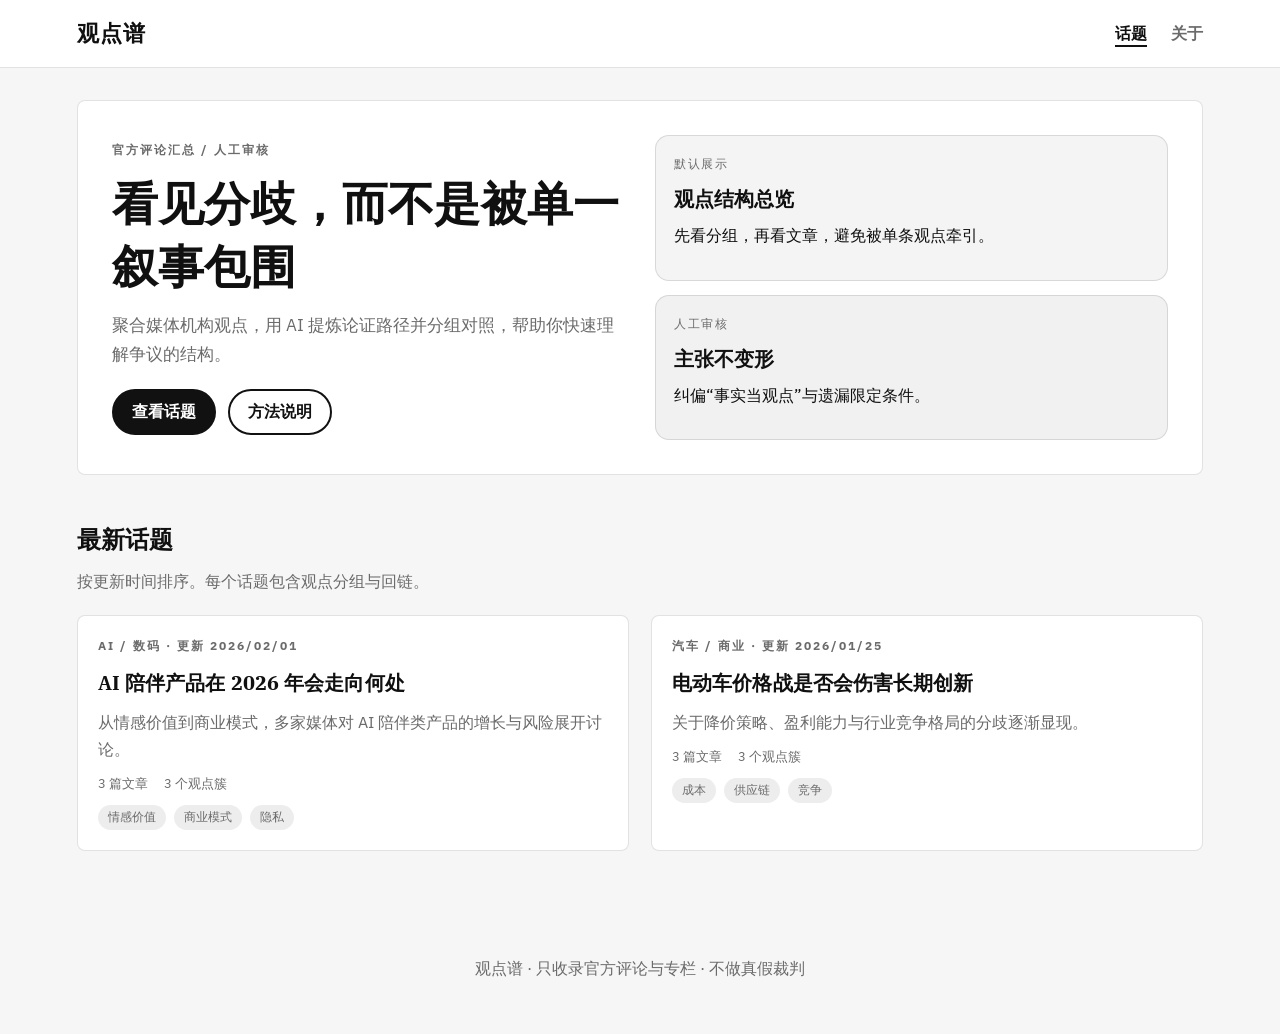
==== index.html @ 2adfddc9 "Add files via upload" ====
﻿<!doctype html>
<html lang="zh-CN">
<head>
  <meta charset="utf-8" />
  <meta name="viewport" content="width=device-width, initial-scale=1" />
  <title>观点谱 - 话题首页</title>
  <link rel="stylesheet" href="styles.css" />
</head>
<body>
  <header class="site-header">
    <a class="brand" href="index.html">观点谱</a>
    <nav class="nav">
      <a href="index.html" class="active">话题</a>
      <a href="about.html">关于</a>
    </nav>
  </header>

  <main class="page">
    <section class="hero">
      <div class="hero-text">
        <p class="eyebrow">官方评论汇总 / 人工审核</p>
        <h1>看见分歧，而不是被单一叙事包围</h1>
        <p class="sub">聚合媒体机构观点，用 AI 提炼论证路径并分组对照，帮助你快速理解争议的结构。</p>
        <div class="hero-actions">
          <a class="btn" href="#topics">查看话题</a>
          <a class="btn ghost" href="about.html">方法说明</a>
        </div>
      </div>
      <div class="hero-panel">
        <div class="panel-card">
          <p class="panel-title">默认展示</p>
          <p class="panel-big">观点结构总览</p>
          <p class="panel-desc">先看分组，再看文章，避免被单条观点牵引。</p>
        </div>
        <div class="panel-card alt">
          <p class="panel-title">人工审核</p>
          <p class="panel-big">主张不变形</p>
          <p class="panel-desc">纠偏“事实当观点”与遗漏限定条件。</p>
        </div>
      </div>
    </section>

    <section id="topics" class="section">
      <div class="section-head">
        <h2>最新话题</h2>
        <p class="muted">按更新时间排序。每个话题包含观点分组与回链。</p>
      </div>
      <div id="topic-list" class="topic-grid"></div>
    </section>
  </main>

  <footer class="site-footer">
    <p>观点谱 · 只收录官方评论与专栏 · 不做真假裁判</p>
  </footer>

  <script src="app.js"></script>
</body>
</html>
---- styles.css ----
﻿@import url("https://fonts.googleapis.com/css2?family=IBM+Plex+Sans:wght@400;500;600;700&family=IBM+Plex+Serif:wght@500;600&display=swap");

:root {
  --bg: #f6f6f6;
  --bg-deep: #ededed;
  --ink: #101010;
  --muted: #6b6b6b;
  --accent: #ff6b35;
  --accent-2: #111111;
  --card: #ffffff;
  --line: rgba(16, 16, 16, 0.12);
  --shadow: none;
  --radius: 8px;
}

* {
  box-sizing: border-box;
}

body {
  margin: 0;
  font-family: "IBM Plex Sans", "Noto Serif SC", sans-serif;
  color: var(--ink);
  background: var(--bg);
  min-height: 100vh;
}

h1, h2, h3 {
  font-family: "IBM Plex Serif", "IBM Plex Sans", serif;
  margin: 0 0 12px;
  letter-spacing: 0.1px;
}

p {
  margin: 0 0 12px;
  line-height: 1.7;
}

a {
  color: inherit;
  text-decoration: none;
}

.site-header {
  position: sticky;
  top: 0;
  z-index: 10;
  display: flex;
  align-items: center;
  justify-content: space-between;
  padding: 18px 6vw;
  background: #ffffff;
  border-bottom: 1px solid var(--line);
}

.brand {
  font-size: 22px;
  font-weight: 700;
  letter-spacing: 1px;
}

.nav a {
  margin-left: 20px;
  font-weight: 600;
  color: var(--muted);
}

.nav a.active {
  color: var(--ink);
  border-bottom: 2px solid var(--accent-2);
  padding-bottom: 2px;
}

.page {
  padding: 32px 6vw 80px;
}

.hero {
  display: grid;
  grid-template-columns: repeat(auto-fit, minmax(280px, 1fr));
  gap: 30px;
  align-items: center;
  padding: 34px;
  background: var(--card);
  border-radius: var(--radius);
  border: 1px solid var(--line);
  animation: rise 0.8s ease-out;
}

.hero-text h1 {
  font-size: clamp(28px, 4vw, 46px);
}

.eyebrow {
  text-transform: uppercase;
  letter-spacing: 2px;
  font-size: 12px;
  color: var(--muted);
  font-weight: 700;
}

.sub {
  color: var(--muted);
  font-size: 17px;
}

.hero-actions {
  margin-top: 20px;
  display: flex;
  gap: 12px;
  flex-wrap: wrap;
}

.btn {
  display: inline-flex;
  align-items: center;
  justify-content: center;
  padding: 10px 18px;
  border-radius: 999px;
  background: var(--accent-2);
  color: #ffffff;
  font-weight: 600;
  border: 2px solid var(--accent-2);
  transition: transform 0.2s ease, box-shadow 0.2s ease;
}

.btn:hover {
  transform: translateY(-2px);
  box-shadow: 0 10px 24px rgba(0, 0, 0, 0.12);
}

.btn.ghost {
  background: transparent;
  color: var(--accent-2);
}

.hero-panel {
  display: grid;
  gap: 14px;
}

.panel-card {
  padding: 18px;
  border-radius: 14px;
  background: #f4f4f4;
  border: 1px solid var(--line);
}

.panel-card.alt {
  background: #f1f1f1;
  border: 1px solid var(--line);
}

.panel-title {
  font-size: 12px;
  letter-spacing: 1.5px;
  text-transform: uppercase;
  color: var(--muted);
  margin-bottom: 8px;
}

.panel-big {
  font-size: 20px;
  font-weight: 700;
  margin-bottom: 6px;
}

.section {
  margin-top: 48px;
}

.section-head {
  margin-bottom: 20px;
}

.muted {
  color: var(--muted);
}

.topic-grid {
  display: grid;
  grid-template-columns: repeat(auto-fit, minmax(240px, 1fr));
  gap: 22px;
}

.topic-card {
  padding: 20px;
  background: var(--card);
  border-radius: var(--radius);
  border: 1px solid var(--line);
  box-shadow: none;
  transition: transform 0.2s ease, box-shadow 0.2s ease;
}

.topic-card:hover {
  transform: translateY(-4px);
  box-shadow: 0 10px 28px rgba(0, 0, 0, 0.1);
}

.topic-card h3 {
  font-size: 20px;
}

.tags {
  display: flex;
  gap: 8px;
  flex-wrap: wrap;
  margin-top: 12px;
}

.tag {
  padding: 4px 10px;
  background: #ededed;
  border-radius: 999px;
  font-size: 12px;
  color: var(--muted);
}

.topic-hero {
  display: flex;
  flex-wrap: wrap;
  gap: 20px;
  justify-content: space-between;
  padding: 26px;
  background: var(--card);
  border-radius: var(--radius);
  border: 1px solid var(--line);
  animation: rise 0.8s ease-out;
}

.topic-metrics {
  display: flex;
  gap: 12px;
}

.metric {
  padding: 12px 16px;
  border-radius: 12px;
  background: #f4f4f4;
  text-align: center;
  min-width: 90px;
}

.metric-value {
  display: block;
  font-size: 20px;
  font-weight: 700;
}

.cluster-grid {
  display: grid;
  grid-template-columns: repeat(auto-fit, minmax(220px, 1fr));
  gap: 18px;
}

.cluster-card {
  padding: 18px;
  background: var(--card);
  border: 1px solid var(--line);
  border-radius: 14px;
}

.cluster-items {
  margin-top: 20px;
}

.item-card {
  padding: 18px;
  margin-bottom: 18px;
  background: var(--card);
  border-radius: 14px;
  border: 1px solid var(--line);
  box-shadow: none;
}

.item-meta {
  display: flex;
  flex-wrap: wrap;
  gap: 8px 16px;
  color: var(--muted);
  font-size: 13px;
}

.item-title {
  font-size: 18px;
  font-weight: 700;
  margin: 8px 0 6px;
}

.item-summary {
  background: #f4f4f4;
  border-radius: 12px;
  padding: 12px;
  margin-top: 10px;
}

.item-summary p {
  margin: 0 0 6px;
}

.item-summary strong {
  color: var(--accent-2);
}

.item-footer {
  margin-top: 10px;
  display: flex;
  flex-wrap: wrap;
  gap: 10px;
  align-items: center;
}

.badge {
  padding: 3px 8px;
  border-radius: 999px;
  font-size: 12px;
  background: #ededed;
  color: var(--ink);
}

.notice {
  padding: 16px;
  border-radius: 14px;
  background: #f4f4f4;
  border: 1px solid var(--line);
}

.about-hero {
  padding: 26px;
  background: var(--card);
  border-radius: var(--radius);
  border: 1px solid var(--line);
  animation: rise 0.8s ease-out;
}

.about-grid {
  display: grid;
  grid-template-columns: repeat(auto-fit, minmax(220px, 1fr));
  gap: 18px;
}

.about-card {
  padding: 18px;
  background: var(--card);
  border-radius: 14px;
  border: 1px solid var(--line);
}

.site-footer {
  padding: 24px 6vw 40px;
  color: var(--muted);
  text-align: center;
}

@keyframes rise {
  from {
    opacity: 0;
    transform: translateY(12px);
  }
  to {
    opacity: 1;
    transform: translateY(0);
  }
}

@media (max-width: 720px) {
  .site-header {
    flex-direction: column;
    gap: 10px;
  }

  .topic-metrics {
    width: 100%;
    justify-content: flex-start;
  }
}

@media (prefers-reduced-motion: reduce) {
  * {
    animation: none !important;
    transition: none !important;
  }
}
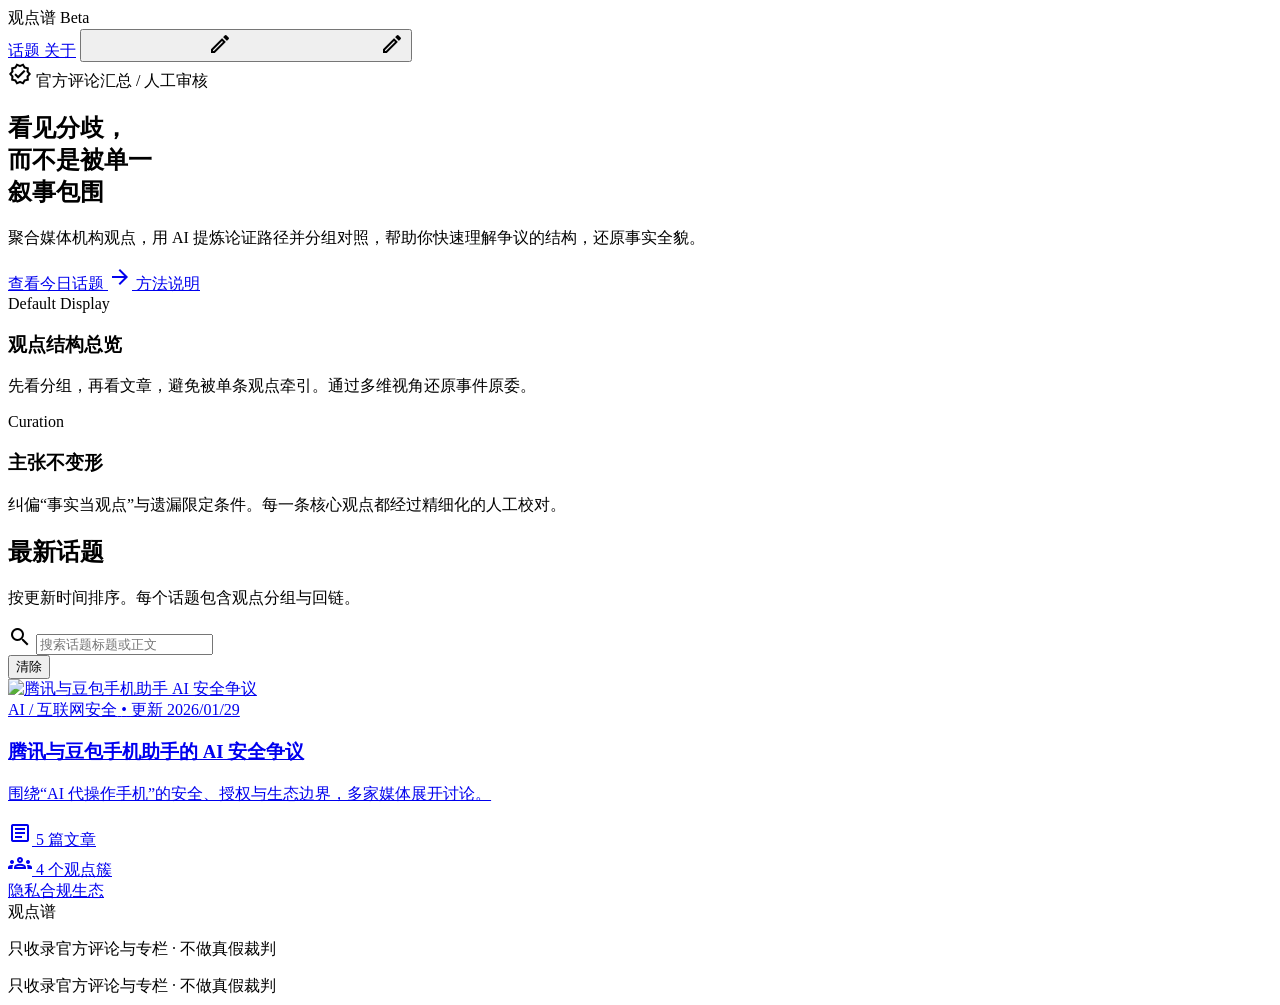
==== commit 1164b388: "Add files via upload" ====
--- a/index.html
+++ b/index.html
@@ -1,58 +1,169 @@
-﻿<!doctype html>
+﻿<!DOCTYPE html>
 <html lang="zh-CN">
 <head>
-  <meta charset="utf-8" />
-  <meta name="viewport" content="width=device-width, initial-scale=1" />
-  <title>观点谱 - 话题首页</title>
-  <link rel="stylesheet" href="styles.css" />
+  <meta charset="utf-8"/>
+  <meta content="width=device-width, initial-scale=1.0" name="viewport"/>
+  <title>观点谱 | 洞察多元叙事</title>
+  <link href="https://fonts.googleapis.com" rel="preconnect"/>
+  <link crossorigin="" href="https://fonts.gstatic.com" rel="preconnect"/>
+  <link href="https://fonts.googleapis.com/css2?family=Noto+Serif+SC:wght@600;700&amp;family=Inter:wght@300;400;500;600&amp;family=Noto+Sans+SC:wght@300;400;500;700&amp;display=swap" rel="stylesheet"/>
+  <link href="https://fonts.googleapis.com/icon?family=Material+Icons+Outlined" rel="stylesheet"/>
+  <script src="https://cdn.tailwindcss.com?plugins=forms,typography"></script>
+  <script>
+    tailwind.config = {
+      darkMode: "class",
+      theme: {
+        extend: {
+          colors: {
+            primary: "#1a1a1a",
+            "background-light": "#fcfcfc",
+            "background-dark": "#0a0a0a",
+            accent: "#6366f1",
+          },
+          fontFamily: {
+            serif: ["'Noto Serif SC'", "serif"],
+            display: ["'Noto Sans SC'", "sans-serif"],
+            sans: ["Inter", "'Noto Sans SC'", "sans-serif"],
+          },
+          borderRadius: {
+            DEFAULT: "0.75rem",
+            xl: "1.25rem",
+            "2xl": "2rem",
+          },
+        },
+      },
+    };
+  </script>
+  <style>
+    .glass-effect {
+      backdrop-filter: blur(12px);
+      -webkit-backdrop-filter: blur(12px);
+      background: rgba(255, 255, 255, 0.7);
+    }
+    .dark .glass-effect {
+      background: rgba(20, 20, 20, 0.7);
+    }
+    .text-balance {
+      text-wrap: balance;
+    }
+    .hover-lift {
+      transition: transform 0.3s cubic-bezier(0.34, 1.56, 0.64, 1);
+    }
+    .hover-lift:hover {
+      transform: translateY(-4px);
+    }
+    .gradient-border {
+      position: relative;
+    }
+    .gradient-border::after {
+      content: '';
+      position: absolute;
+      inset: 0;
+      border-radius: inherit;
+      padding: 1px;
+      background: linear-gradient(135deg, rgba(255,255,255,0.4), rgba(255,255,255,0.05));
+      -webkit-mask: linear-gradient(#fff 0 0) content-box, linear-gradient(#fff 0 0);
+      mask: linear-gradient(#fff 0 0) content-box, linear-gradient(#fff 0 0);
+      -webkit-mask-composite: xor;
+      mask-composite: exclude;
+      pointer-events: none;
+    }
+  </style>
 </head>
-<body>
-  <header class="site-header">
-    <a class="brand" href="index.html">观点谱</a>
-    <nav class="nav">
-      <a href="index.html" class="active">话题</a>
-      <a href="about.html">关于</a>
-    </nav>
-  </header>
+<body class="bg-background-light dark:bg-background-dark text-slate-900 dark:text-slate-100 font-sans antialiased">
+  <nav class="sticky top-0 z-50 glass-effect border-b border-slate-200/50 dark:border-slate-800/50">
+    <div class="max-w-7xl mx-auto px-6 h-20 flex items-center justify-between">
+      <div class="flex items-center gap-2">
+        <span class="text-2xl font-serif font-bold tracking-tight">观点谱</span>
+        <span class="text-[10px] uppercase tracking-[0.2em] font-medium bg-primary text-white px-2 py-0.5 rounded ml-2">Beta</span>
+      </div>
+      <div class="flex items-center gap-10 font-medium text-sm">
+        <a class="relative text-primary dark:text-white transition-colors duration-300" href="#">
+          话题
+          <span class="absolute -bottom-1 left-0 w-full h-0.5 bg-primary dark:bg-white rounded-full"></span>
+        </a>
+        <a class="text-slate-500 hover:text-primary dark:text-slate-400 dark:hover:text-white transition-colors" href="about.html">关于</a>
+        <button id="theme-toggle" data-mode="icon" class="p-2 rounded-full hover:bg-slate-100 dark:hover:bg-slate-800 transition-colors" type="button" aria-label="切换暗夜模式">
+          <span class="material-icons-outlined text-[20px] block dark:hidden">dark_mode</span>
+          <span class="material-icons-outlined text-[20px] hidden dark:block">light_mode</span>
+        </button>
+      </div>
+    </div>
+  </nav>
 
-  <main class="page">
-    <section class="hero">
-      <div class="hero-text">
-        <p class="eyebrow">官方评论汇总 / 人工审核</p>
-        <h1>看见分歧，而不是被单一叙事包围</h1>
-        <p class="sub">聚合媒体机构观点，用 AI 提炼论证路径并分组对照，帮助你快速理解争议的结构。</p>
-        <div class="hero-actions">
-          <a class="btn" href="#topics">查看话题</a>
-          <a class="btn ghost" href="about.html">方法说明</a>
+  <main class="max-w-7xl mx-auto px-6 py-16">
+    <section class="mb-24 relative">
+      <div class="absolute -top-20 -right-20 w-96 h-96 bg-accent/5 rounded-full blur-[100px] pointer-events-none"></div>
+      <div class="absolute top-40 -left-20 w-72 h-72 bg-blue-500/5 rounded-full blur-[80px] pointer-events-none"></div>
+      <div class="grid lg:grid-cols-12 gap-12 items-center">
+        <div class="lg:col-span-7">
+          <div class="inline-flex items-center gap-2 px-3 py-1 rounded-full bg-slate-100 dark:bg-slate-800 text-slate-500 dark:text-slate-400 text-xs font-medium mb-8">
+            <span class="material-icons-outlined text-[14px]">verified</span>
+            官方评论汇总 / 人工审核
+          </div>
+          <h1 class="text-6xl md:text-7xl font-serif font-bold text-slate-900 dark:text-white leading-[1.15] mb-8 text-balance">
+            看见分歧，<br/>
+            <span class="text-slate-400 dark:text-slate-600">而不是被单一</span><br/>
+            叙事包围
+          </h1>
+          <p class="text-xl text-slate-600 dark:text-slate-400 leading-relaxed max-w-xl mb-10">
+            聚合媒体机构观点，用 AI 提炼论证路径并分组对照，帮助你快速理解争议的结构，还原事实全貌。
+          </p>
+          <div class="flex flex-wrap gap-4">
+            <a href="#topics" class="px-8 py-4 bg-primary text-white dark:bg-white dark:text-black rounded-full font-medium hover:opacity-90 transition-all flex items-center gap-2 group">
+              查看今日话题
+              <span class="material-icons-outlined group-hover:translate-x-1 transition-transform">arrow_forward</span>
+            </a>
+            <a href="about.html" class="px-8 py-4 border border-slate-200 dark:border-slate-800 rounded-full font-medium hover:bg-slate-50 dark:hover:bg-slate-900 transition-all">
+              方法说明
+            </a>
+          </div>
         </div>
-      </div>
-      <div class="hero-panel">
-        <div class="panel-card">
-          <p class="panel-title">默认展示</p>
-          <p class="panel-big">观点结构总览</p>
-          <p class="panel-desc">先看分组，再看文章，避免被单条观点牵引。</p>
-        </div>
-        <div class="panel-card alt">
-          <p class="panel-title">人工审核</p>
-          <p class="panel-big">主张不变形</p>
-          <p class="panel-desc">纠偏“事实当观点”与遗漏限定条件。</p>
+        <div class="lg:col-span-5 flex flex-col gap-6">
+          <div class="glass-effect p-8 rounded-2xl border border-slate-200/50 dark:border-slate-800/50 shadow-xl shadow-slate-200/20 dark:shadow-none hover-lift">
+            <span class="text-[10px] uppercase tracking-widest font-bold text-slate-400 mb-4 block">Default Display</span>
+            <h3 class="text-2xl font-serif font-bold mb-3">观点结构总览</h3>
+            <p class="text-slate-600 dark:text-slate-400 leading-relaxed">先看分组，再看文章，避免被单条观点牵引。通过多维视角还原事件原委。</p>
+          </div>
+          <div class="glass-effect p-8 rounded-2xl border border-slate-200/50 dark:border-slate-800/50 shadow-xl shadow-slate-200/20 dark:shadow-none translate-x-4 hover-lift">
+            <span class="text-[10px] uppercase tracking-widest font-bold text-slate-400 mb-4 block">Curation</span>
+            <h3 class="text-2xl font-serif font-bold mb-3">主张不变形</h3>
+            <p class="text-slate-600 dark:text-slate-400 leading-relaxed">纠偏“事实当观点”与遗漏限定条件。每一条核心观点都经过精细化的人工校对。</p>
+          </div>
         </div>
       </div>
     </section>
 
-    <section id="topics" class="section">
-      <div class="section-head">
-        <h2>最新话题</h2>
-        <p class="muted">按更新时间排序。每个话题包含观点分组与回链。</p>
+    <div class="flex flex-col md:flex-row md:items-end justify-between mb-12 gap-4 border-b border-slate-100 dark:border-slate-900 pb-8" id="topics">
+      <div>
+        <h2 class="text-3xl font-serif font-bold mb-2">最新话题</h2>
+        <p class="text-slate-500 dark:text-slate-400">按更新时间排序。每个话题包含观点分组与回链。</p>
       </div>
-      <div id="topic-list" class="topic-grid"></div>
-    </section>
+      <div class="flex items-center gap-2">
+        <div class="relative">
+          <span class="material-icons-outlined absolute left-3 top-1/2 -translate-y-1/2 text-slate-400 text-[18px]">search</span>
+          <input id="topic-search" type="search" placeholder="搜索话题标题或正文" class="pl-10 pr-3 py-2.5 w-64 rounded-lg border border-slate-200 dark:border-slate-800 bg-white dark:bg-[#111] text-sm text-slate-700 dark:text-slate-200 focus:outline-none focus:ring-2 focus:ring-accent/40" />
+        </div>
+        <button id="search-clear" class="px-3 py-2.5 rounded-lg border border-slate-200 dark:border-slate-800 text-sm text-slate-500 dark:text-slate-400 hover:bg-slate-50 dark:hover:bg-slate-900" type="button">清除</button>
+      </div>
+    </div>
+
+    <div id="topic-list" class="space-y-8"></div>
   </main>
 
-  <footer class="site-footer">
-    <p>观点谱 · 只收录官方评论与专栏 · 不做真假裁判</p>
+  <footer class="mt-24 border-t border-slate-200 dark:border-slate-800 py-16">
+    <div class="max-w-7xl mx-auto px-6 flex flex-col md:flex-row justify-between items-center gap-8">
+      <div class="flex items-center gap-4">
+        <span class="text-xl font-serif font-bold">观点谱</span>
+        <span class="h-4 w-[1px] bg-slate-300 dark:bg-slate-700"></span>
+        <p class="text-sm text-slate-500 dark:text-slate-400">只收录官方评论与专栏 · 不做真假裁判</p>
+      </div>
+      <div class="flex gap-8 text-sm text-slate-500 dark:text-slate-400 font-medium">
+        <span>只收录官方评论与专栏 · 不做真假裁判</span>
+      </div>
+    </div>
   </footer>
 
   <script src="app.js"></script>
 </body>
-</html>
+</html>
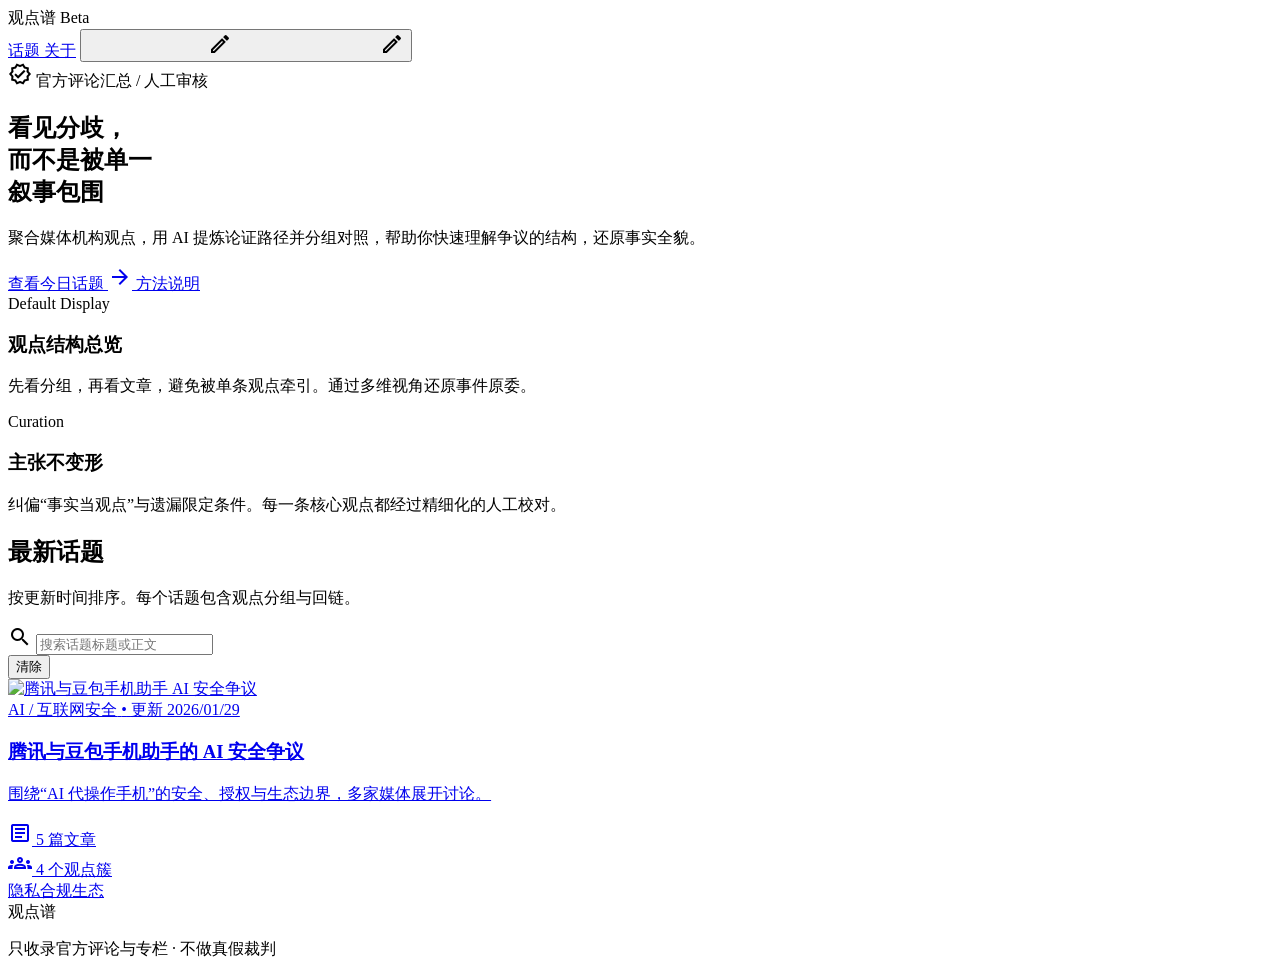
==== commit aee5994e: "Add files via upload" ====
--- a/index.html
+++ b/index.html
@@ -158,9 +158,6 @@
         <span class="h-4 w-[1px] bg-slate-300 dark:bg-slate-700"></span>
         <p class="text-sm text-slate-500 dark:text-slate-400">只收录官方评论与专栏 · 不做真假裁判</p>
       </div>
-      <div class="flex gap-8 text-sm text-slate-500 dark:text-slate-400 font-medium">
-        <span>只收录官方评论与专栏 · 不做真假裁判</span>
-      </div>
     </div>
   </footer>
 
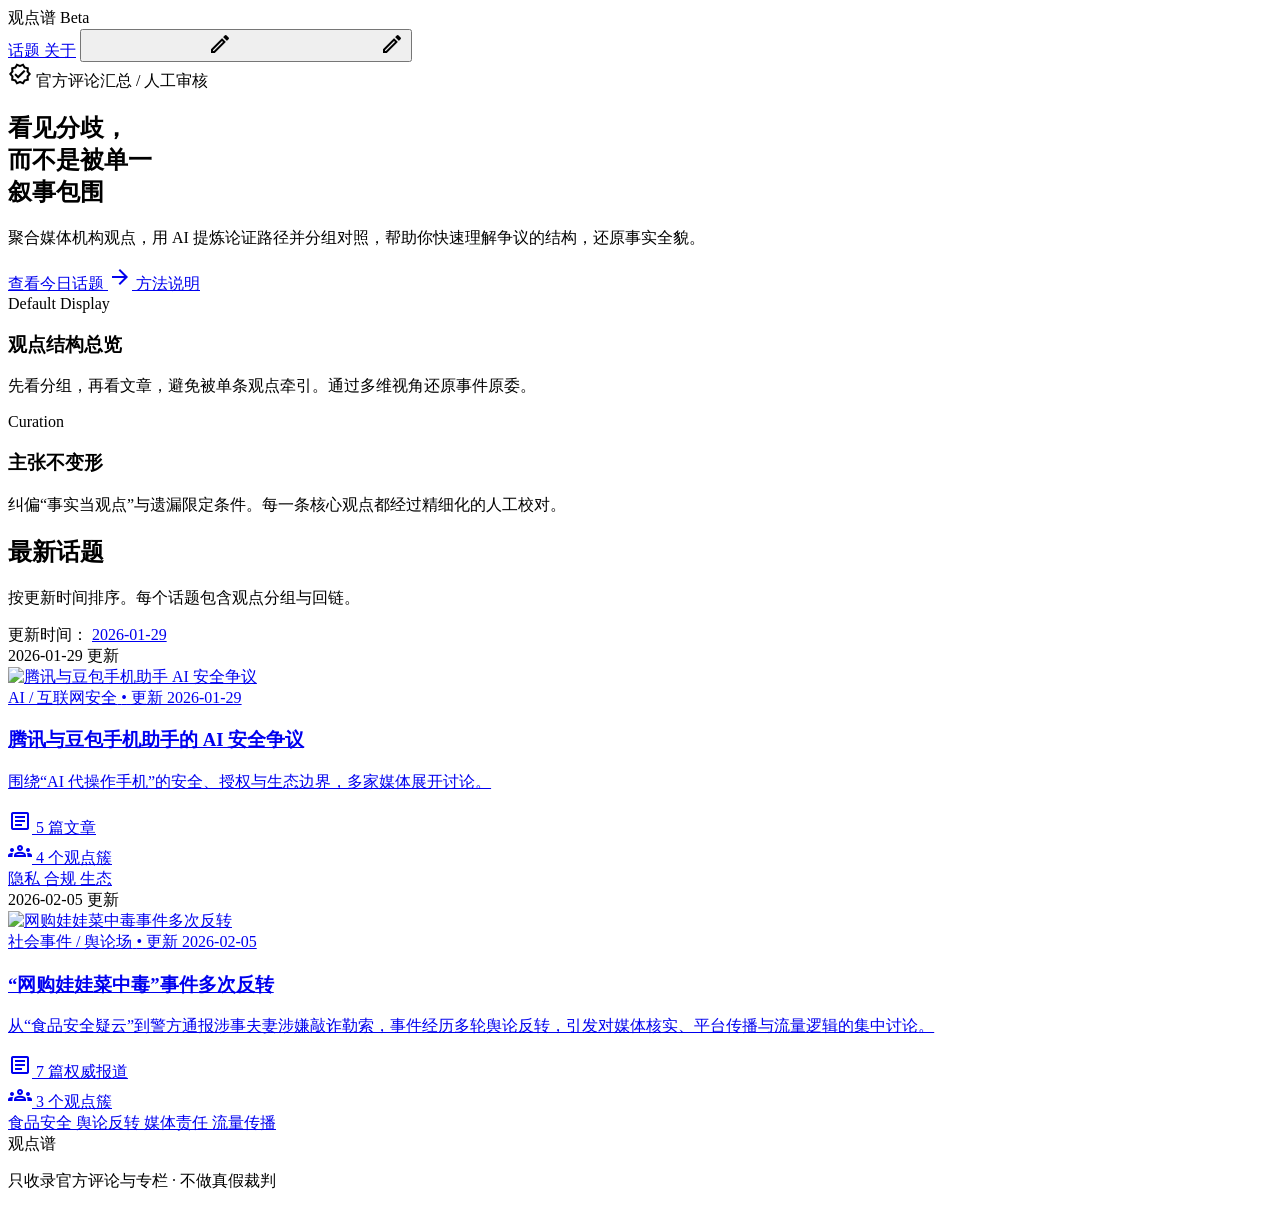
==== commit 2c59dedb: "Add files via upload" ====
--- a/index.html
+++ b/index.html
@@ -134,21 +134,133 @@
       </div>
     </section>
 
-    <div class="flex flex-col md:flex-row md:items-end justify-between mb-12 gap-4 border-b border-slate-100 dark:border-slate-900 pb-8" id="topics">
+    <div class="flex flex-col md:flex-row md:items-end justify-between mb-6 gap-4 border-b border-slate-100 dark:border-slate-900 pb-6" id="topics">
       <div>
         <h2 class="text-3xl font-serif font-bold mb-2">最新话题</h2>
         <p class="text-slate-500 dark:text-slate-400">按更新时间排序。每个话题包含观点分组与回链。</p>
       </div>
-      <div class="flex items-center gap-2">
-        <div class="relative">
-          <span class="material-icons-outlined absolute left-3 top-1/2 -translate-y-1/2 text-slate-400 text-[18px]">search</span>
-          <input id="topic-search" type="search" placeholder="搜索话题标题或正文" class="pl-10 pr-3 py-2.5 w-64 rounded-lg border border-slate-200 dark:border-slate-800 bg-white dark:bg-[#111] text-sm text-slate-700 dark:text-slate-200 focus:outline-none focus:ring-2 focus:ring-accent/40" />
-        </div>
-        <button id="search-clear" class="px-3 py-2.5 rounded-lg border border-slate-200 dark:border-slate-800 text-sm text-slate-500 dark:text-slate-400 hover:bg-slate-50 dark:hover:bg-slate-900" type="button">清除</button>
-      </div>
-    </div>
-
-    <div id="topic-list" class="space-y-8"></div>
+    </div>
+
+    <div class="mb-8 flex flex-wrap items-center gap-2 text-sm">
+      <span class="text-slate-500 dark:text-slate-400">更新时间：</span>
+      <a href="#date-2026-01-29" class="px-3 py-1 rounded-full border border-slate-200 dark:border-slate-800 text-slate-600 dark:text-slate-300 hover:bg-slate-50 dark:hover:bg-slate-900 transition-colors">2026-01-29</a>
+    </div>
+
+    <div class="space-y-8">
+      <div id="date-2026-01-29" class="text-xs uppercase tracking-widest text-slate-400 dark:text-slate-500">
+        2026-01-29 更新
+      </div>
+      <article class="group relative bg-white dark:bg-[#111] rounded-2xl overflow-hidden border border-slate-200 dark:border-slate-800 transition-all duration-500 hover:shadow-2xl hover:shadow-slate-200/50 dark:hover:shadow-none">
+        <a class="block" href="topic-01.html">
+          <div class="grid lg:grid-cols-2">
+            <div class="relative overflow-hidden aspect-[16/10] lg:aspect-auto">
+              <img alt="腾讯与豆包手机助手 AI 安全争议" class="absolute inset-0 w-full h-full object-cover transition-transform duration-700 group-hover:scale-105" src="https://viewpoints-site.pages.dev/image/tencent-doubao.png" loading="lazy"/>
+              <div class="absolute inset-0 bg-gradient-to-t from-black/60 via-transparent to-transparent"></div>
+            </div>
+            <div class="p-10 lg:p-14 flex flex-col justify-center">
+              <div class="flex items-center gap-3 text-slate-400 text-xs font-medium mb-6">
+                <span class="text-accent font-bold">AI / 互联网安全</span>
+                <span>•</span>
+                <span>更新 2026-01-29</span>
+              </div>
+              <h3 class="text-3xl md:text-4xl font-serif font-bold mb-6 group-hover:text-accent transition-colors">腾讯与豆包手机助手的 AI 安全争议</h3>
+              <p class="text-lg text-slate-600 dark:text-slate-400 mb-8 leading-relaxed">围绕“AI 代操作手机”的安全、授权与生态边界，多家媒体展开讨论。</p>
+              <div class="flex flex-wrap items-center gap-6 mb-10">
+                <div class="flex items-center gap-2">
+                  <span class="material-icons-outlined text-slate-400 text-sm">article</span>
+                  <span class="text-sm font-medium text-slate-600 dark:text-slate-400">5 篇文章</span>
+                </div>
+                <div class="flex items-center gap-2">
+                  <span class="material-icons-outlined text-slate-400 text-sm">groups</span>
+                  <span class="text-sm font-medium text-slate-600 dark:text-slate-400">4 个观点簇</span>
+                </div>
+              </div>
+              <div class="flex flex-wrap gap-2">
+                <span class="px-3 py-1 bg-slate-100 dark:bg-slate-800 text-slate-600 dark:text-slate-400 rounded-md text-xs">隐私</span>
+                <span class="px-3 py-1 bg-slate-100 dark:bg-slate-800 text-slate-600 dark:text-slate-400 rounded-md text-xs">合规</span>
+                <span class="px-3 py-1 bg-slate-100 dark:bg-slate-800 text-slate-600 dark:text-slate-400 rounded-md text-xs">生态</span>
+              </div>
+            </div>
+          </div>
+        </a>
+      </article>
+    </div>
+
+    <div class="space-y-8">
+  <div id="date-2026-02-05" class="text-xs uppercase tracking-widest text-slate-400 dark:text-slate-500">
+    2026-02-05 更新
+  </div>
+
+  <article
+    class="group relative bg-white dark:bg-[#111] rounded-2xl overflow-hidden border border-slate-200 dark:border-slate-800 transition-all duration-500 hover:shadow-2xl hover:shadow-slate-200/50 dark:hover:shadow-none">
+    <a class="block" href="topic-02.html">
+      <div class="grid lg:grid-cols-2">
+        <!-- 封面图 -->
+        <div class="relative overflow-hidden aspect-[16/10] lg:aspect-auto">
+          <img
+            alt="网购娃娃菜中毒事件多次反转"
+            class="absolute inset-0 w-full h-full object-cover transition-transform duration-700 group-hover:scale-105"
+            
+            loading="lazy" />
+          <div class="absolute inset-0 bg-gradient-to-t from-black/60 via-transparent to-transparent"></div>
+        </div>
+
+        <!-- 右侧内容 -->
+        <div class="p-10 lg:p-14 flex flex-col justify-center">
+          <div class="flex items-center gap-3 text-slate-400 text-xs font-medium mb-6">
+            <span class="text-accent font-bold">社会事件 / 舆论场</span>
+            <span>•</span>
+            <span>更新 2026-02-05</span>
+          </div>
+
+          <h3
+            class="text-3xl md:text-4xl font-serif font-bold mb-6 group-hover:text-accent transition-colors">
+            “网购娃娃菜中毒”事件多次反转
+          </h3>
+
+          <p class="text-lg text-slate-600 dark:text-slate-400 mb-8 leading-relaxed">
+            从“食品安全疑云”到警方通报涉事夫妻涉嫌敲诈勒索，事件经历多轮舆论反转，引发对媒体核实、平台传播与流量逻辑的集中讨论。
+          </p>
+
+          <div class="flex flex-wrap items-center gap-6 mb-10">
+            <div class="flex items-center gap-2">
+              <span class="material-icons-outlined text-slate-400 text-sm">article</span>
+              <span class="text-sm font-medium text-slate-600 dark:text-slate-400">
+                7 篇权威报道
+              </span>
+            </div>
+            <div class="flex items-center gap-2">
+              <span class="material-icons-outlined text-slate-400 text-sm">groups</span>
+              <span class="text-sm font-medium text-slate-600 dark:text-slate-400">
+                3 个观点簇
+              </span>
+            </div>
+          </div>
+
+          <div class="flex flex-wrap gap-2">
+            <span
+              class="px-3 py-1 bg-slate-100 dark:bg-slate-800 text-slate-600 dark:text-slate-400 rounded-md text-xs">
+              食品安全
+            </span>
+            <span
+              class="px-3 py-1 bg-slate-100 dark:bg-slate-800 text-slate-600 dark:text-slate-400 rounded-md text-xs">
+              舆论反转
+            </span>
+            <span
+              class="px-3 py-1 bg-slate-100 dark:bg-slate-800 text-slate-600 dark:text-slate-400 rounded-md text-xs">
+              媒体责任
+            </span>
+            <span
+              class="px-3 py-1 bg-slate-100 dark:bg-slate-800 text-slate-600 dark:text-slate-400 rounded-md text-xs">
+              流量传播
+            </span>
+          </div>
+        </div>
+      </div>
+    </a>
+  </article>
+</div>
+
   </main>
 
   <footer class="mt-24 border-t border-slate-200 dark:border-slate-800 py-16">
